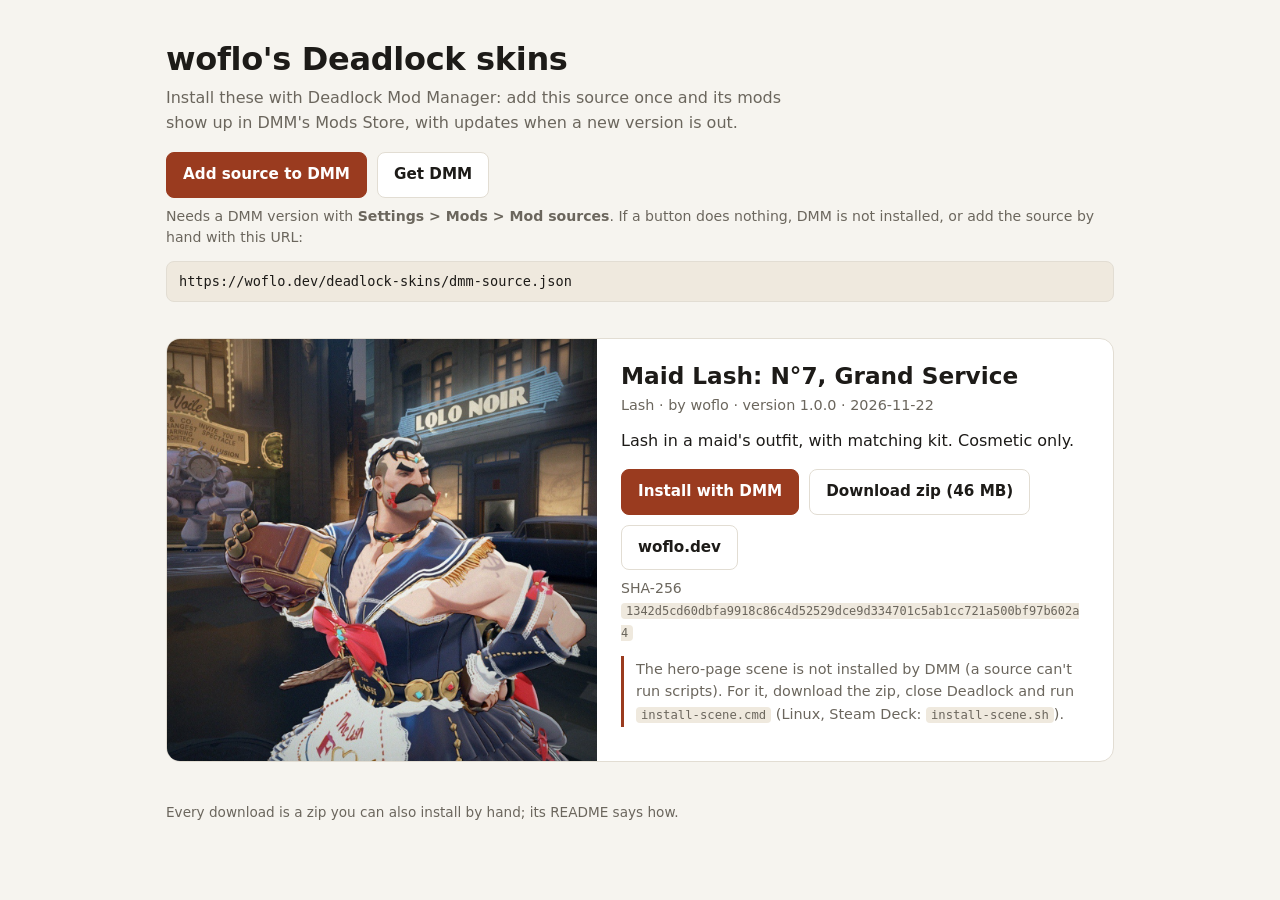
==== index.html @ 4e044cca "Maid Lash 1.0.0" ====
<!doctype html>
<html lang="en">
<head>
<meta charset="utf-8">
<meta name="viewport" content="width=device-width, initial-scale=1">
<title>woflo&#x27;s Deadlock skins</title>
<meta name="description" content="Install with Deadlock Mod Manager: add this source once, get updates in the Mods Store.">
<meta property="og:title" content="woflo&#x27;s Deadlock skins">
<meta property="og:image" content="https://woflo.dev/deadlock-skins/media/maid-lash/cover.jpg">

<style>
:root { --bg: #f6f4ef; --card: #ffffff; --ink: #1d1b18; --muted: #6b665d; --line: #e2ddd3; --accent: #9a3b1f;
  --accent-ink: #ffffff; --soft: #efe9de; color-scheme: light dark; }
@media (prefers-color-scheme: dark) { :root { --bg: #15140f; --card: #1f1d17; --ink: #ece7dc; --muted: #a29b8d;
  --line: #34312a; --accent: #e07a4f; --accent-ink: #15140f; --soft: #2a2720; } }
* { box-sizing: border-box; }
body { margin: 0; background: var(--bg); color: var(--ink); font: 16px/1.55 system-ui, -apple-system, "Segoe UI", Roboto, sans-serif; }
main { max-width: 980px; margin: 0 auto; padding: 40px 16px 64px; }
header { margin-bottom: 36px; }
h1 { font-size: 2rem; line-height: 1.2; margin: 0 0 8px; letter-spacing: -0.01em; }
h2 { font-size: 1.45rem; line-height: 1.25; margin: 0 0 4px; }
p { margin: 0 0 12px; }
a { color: var(--accent); }
.lede { color: var(--muted); max-width: 62ch; }
.row { display: flex; flex-wrap: wrap; gap: 10px; align-items: center; margin: 16px 0 8px; }
.btn { display: inline-block; padding: 10px 16px; border-radius: 8px; border: 1px solid var(--line); background: var(--card);
  color: var(--ink); text-decoration: none; font-weight: 600; font-size: 0.95rem; }
.btn:hover { border-color: var(--muted); }
.btn.primary { background: var(--accent); border-color: var(--accent); color: var(--accent-ink); }
.url { display: block; padding: 10px 12px; border-radius: 8px; background: var(--soft); border: 1px solid var(--line);
  font: 0.85rem/1.4 ui-monospace, "Cascadia Mono", Consolas, monospace; overflow-wrap: anywhere; user-select: all; }
.small { font-size: 0.88rem; color: var(--muted); }
.sum code { overflow-wrap: anywhere; }
.mod { display: grid; grid-template-columns: minmax(0, 5fr) minmax(0, 6fr); gap: 0; background: var(--card);
  border: 1px solid var(--line); border-radius: 14px; overflow: hidden; margin: 0 0 28px; }
.mod img { width: 100%; height: 100%; min-height: 260px; object-fit: cover; display: block; background: var(--soft); }
.body { padding: 22px 24px; }
.meta { color: var(--muted); font-size: 0.9rem; margin-bottom: 12px; }
ul { margin: 0 0 12px; padding-left: 20px; }
li { margin: 0 0 4px; }
.note { border-left: 3px solid var(--accent); padding: 2px 0 2px 12px; font-size: 0.9rem; color: var(--muted); }
code { font: 0.85em ui-monospace, "Cascadia Mono", Consolas, monospace; background: var(--soft); padding: 1px 5px; border-radius: 4px; }
footer { margin-top: 40px; font-size: 0.85rem; color: var(--muted); }
@media (max-width: 720px) { .mod { grid-template-columns: minmax(0, 1fr); } .mod img { min-height: 0; aspect-ratio: 16 / 10; } }
</style>
</head>
<body>
<main>
<header>
  <h1>woflo&#x27;s Deadlock skins</h1>
  <p class="lede">Install these with Deadlock Mod Manager: add this source once and its mods show up in DMM's
  Mods Store, with updates when a new version is out.</p>
  <div class="row">
    <a class="btn primary" href="deadlock-mod-manager://sources/add?url=https%3A%2F%2Fwoflo.dev%2Fdeadlock-skins%2Fdmm-source.json">Add source to DMM</a>
    <a class="btn" href="https://deadlockmods.app/download">Get DMM</a>
  </div>
  <p class="small">Needs a DMM version with <strong>Settings &gt; Mods &gt; Mod sources</strong>. If a button does
  nothing, DMM is not installed, or add the source by hand with this URL:</p>
  <code class="url">https://woflo.dev/deadlock-skins/dmm-source.json</code>
</header>

<article class="mod" id="maid-lash">
  <img src="media/maid-lash/cover.jpg" alt="Maid Lash: N°7, Grand Service" loading="lazy">
  <div class="body">
    <h2>Maid Lash: N°7, Grand Service</h2>
    <div class="meta">Lash &middot; by woflo &middot; version 1.0.0 &middot; 2026-11-22</div>
    <p>Lash in a maid&#x27;s outfit, with matching kit. Cosmetic only.</p>
    
    <div class="row">
      <a class="btn primary" href="deadlock-mod-manager://sources/install?url=https%3A%2F%2Fwoflo.dev%2Fdeadlock-skins%2Fdmm-source.json&amp;source=woflo-skins&amp;listing=maid-lash">Install with DMM</a>
      <a class="btn" href="files/MaidLash_N7-Grand-Service_1.0.0.zip" download>Download zip (46 MB)</a> <a class="btn" href="https://woflo.dev/deadlock-skins/">woflo.dev</a>
    </div>
    <p class="small sum">SHA-256 <code>1342d5cd60dbfa9918c86c4d52529dce9d334701c5ab1cc721a500bf97b602a4</code></p>
    <p class="note">The hero-page scene is not installed by DMM (a source can't run scripts). For it, download the zip, close Deadlock and run <code>install-scene.cmd</code> (Linux, Steam Deck: <code>install-scene.sh</code>).</p>
  </div>
</article>
<footer>Every download is a zip you can also install by hand; its README says how.</footer>
</main>
</body>
</html>
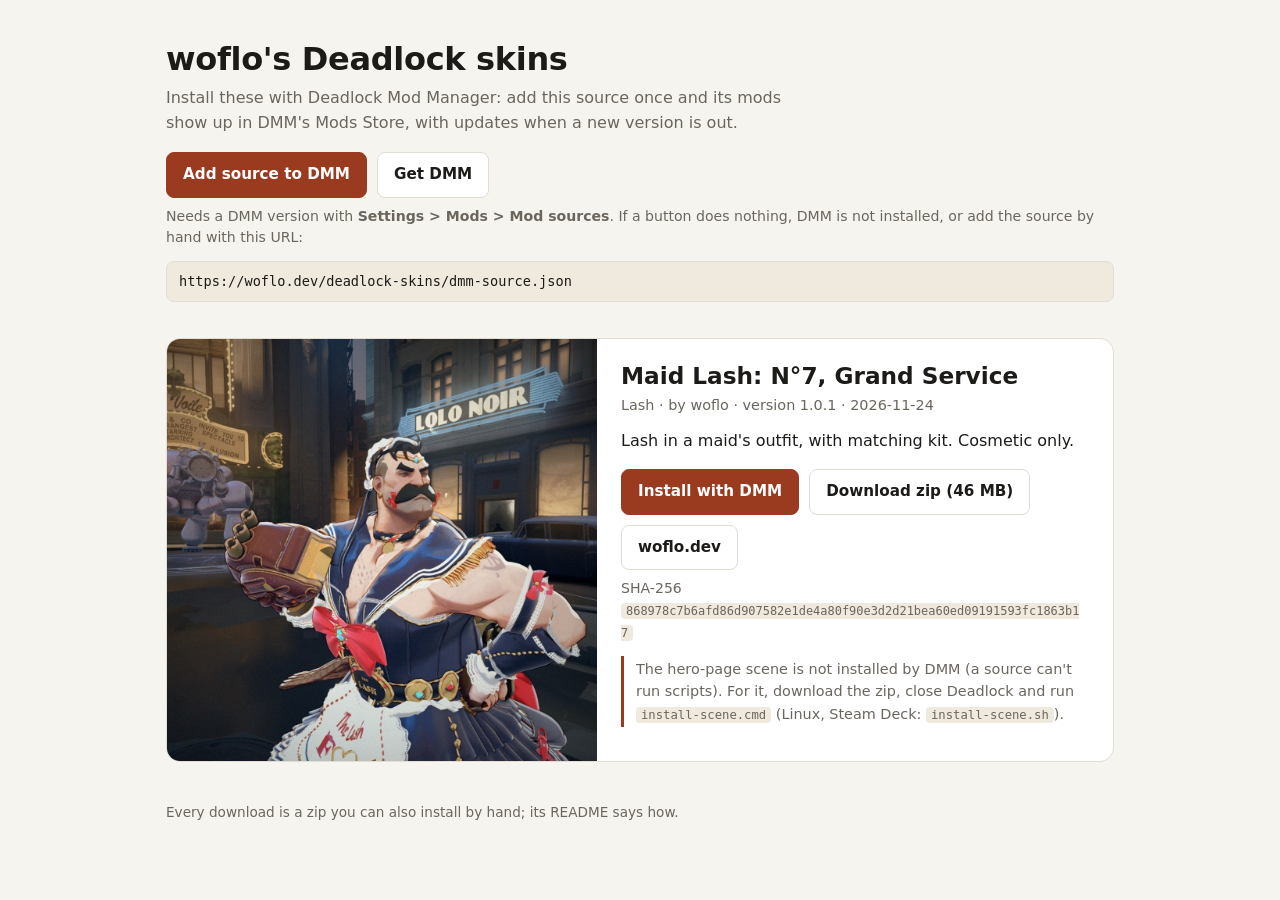
==== commit b3a9f77b: "Maid Lash 1.0.1" ====
--- a/index.html
+++ b/index.html
@@ -63,14 +63,14 @@
   <img src="media/maid-lash/cover.jpg" alt="Maid Lash: N°7, Grand Service" loading="lazy">
   <div class="body">
     <h2>Maid Lash: N°7, Grand Service</h2>
-    <div class="meta">Lash &middot; by woflo &middot; version 1.0.0 &middot; 2026-11-22</div>
+    <div class="meta">Lash &middot; by woflo &middot; version 1.0.1 &middot; 2026-11-24</div>
     <p>Lash in a maid&#x27;s outfit, with matching kit. Cosmetic only.</p>
     
     <div class="row">
       <a class="btn primary" href="deadlock-mod-manager://sources/install?url=https%3A%2F%2Fwoflo.dev%2Fdeadlock-skins%2Fdmm-source.json&amp;source=woflo-skins&amp;listing=maid-lash">Install with DMM</a>
-      <a class="btn" href="files/MaidLash_N7-Grand-Service_1.0.0.zip" download>Download zip (46 MB)</a> <a class="btn" href="https://woflo.dev/deadlock-skins/">woflo.dev</a>
+      <a class="btn" href="files/MaidLash_N7-Grand-Service_1.0.1.zip" download>Download zip (46 MB)</a> <a class="btn" href="https://woflo.dev/deadlock-skins/">woflo.dev</a>
     </div>
-    <p class="small sum">SHA-256 <code>1342d5cd60dbfa9918c86c4d52529dce9d334701c5ab1cc721a500bf97b602a4</code></p>
+    <p class="small sum">SHA-256 <code>868978c7b6afd86d907582e1de4a80f90e3d2d21bea60ed09191593fc1863b17</code></p>
     <p class="note">The hero-page scene is not installed by DMM (a source can't run scripts). For it, download the zip, close Deadlock and run <code>install-scene.cmd</code> (Linux, Steam Deck: <code>install-scene.sh</code>).</p>
   </div>
 </article>
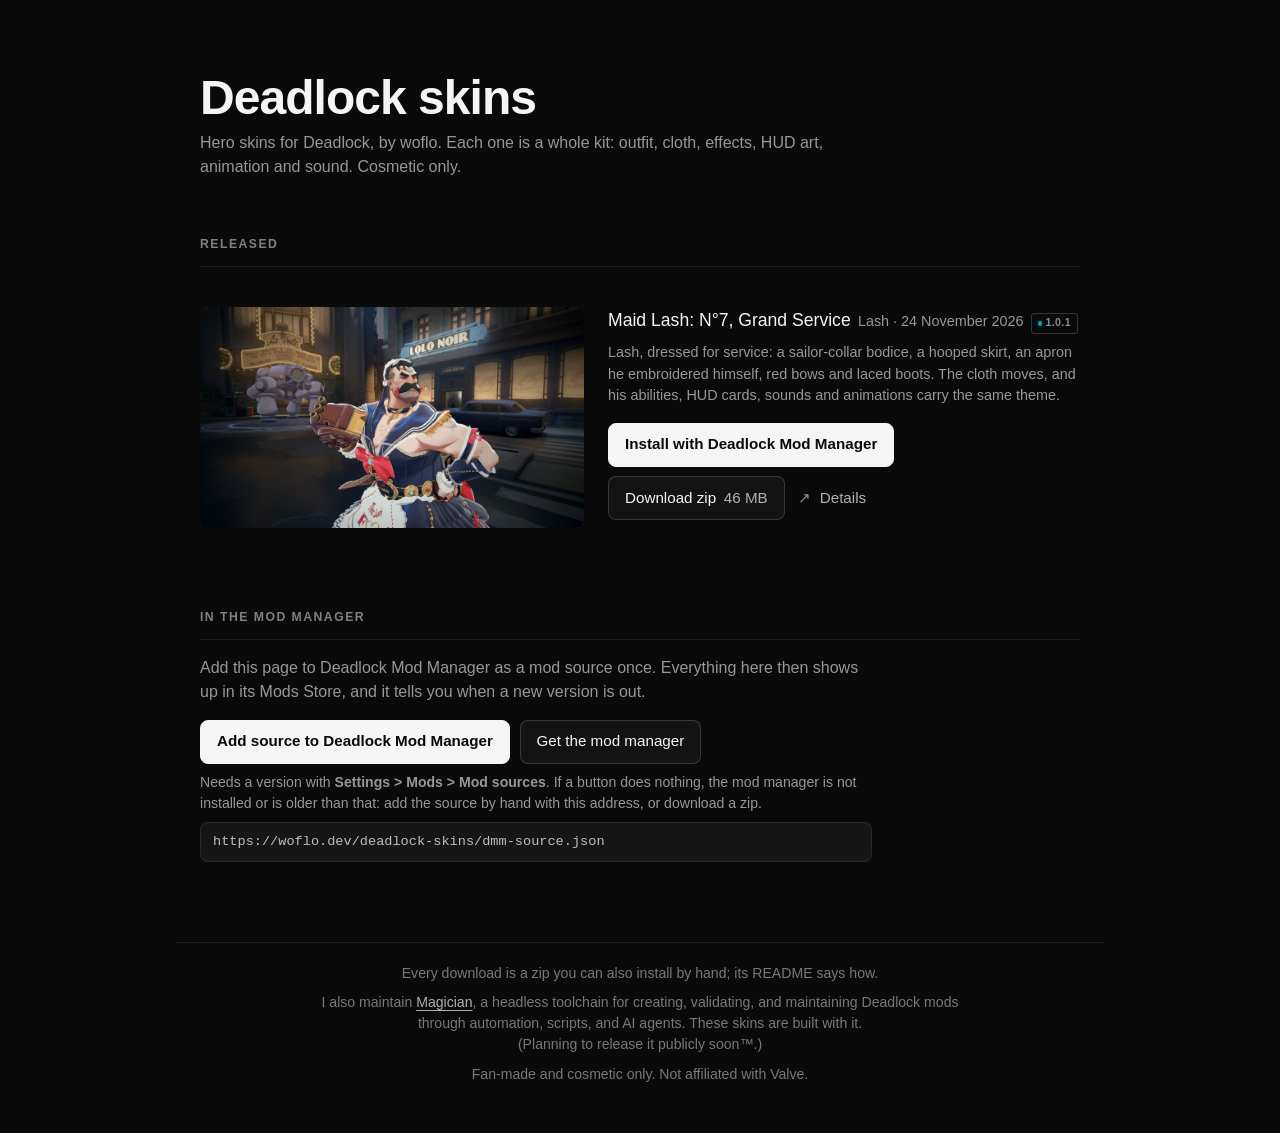
==== commit 2973db97: "Storefront: the site's look, a page per skin, a release feed" ====
--- a/index.html
+++ b/index.html
@@ -3,78 +3,224 @@
 <head>
 <meta charset="utf-8">
 <meta name="viewport" content="width=device-width, initial-scale=1">
-<title>woflo&#x27;s Deadlock skins</title>
-<meta name="description" content="Install with Deadlock Mod Manager: add this source once, get updates in the Mods Store.">
-<meta property="og:title" content="woflo&#x27;s Deadlock skins">
+<title>Deadlock skins</title>
+<meta name="description" content="Hero skins for Deadlock, by woflo. Each one is a whole kit: outfit, cloth, effects, HUD art, animation and sound. Cosmetic only.">
+<link rel="canonical" href="https://woflo.dev/deadlock-skins/">
+<meta property="og:title" content="Deadlock skins">
+<meta property="og:description" content="Hero skins for Deadlock, by woflo. Each one is a whole kit: outfit, cloth, effects, HUD art, animation and sound. Cosmetic only.">
+<meta property="og:url" content="https://woflo.dev/deadlock-skins/">
+<meta property="og:type" content="website">
 <meta property="og:image" content="https://woflo.dev/deadlock-skins/media/maid-lash/cover.jpg">
-
+<meta name="twitter:card" content="summary_large_image">
+<link rel="icon" href="media/icon.jpg">
+<link rel="alternate" type="application/atom+xml" title="Releases" href="feed.xml">
 <style>
-:root { --bg: #f6f4ef; --card: #ffffff; --ink: #1d1b18; --muted: #6b665d; --line: #e2ddd3; --accent: #9a3b1f;
-  --accent-ink: #ffffff; --soft: #efe9de; color-scheme: light dark; }
-@media (prefers-color-scheme: dark) { :root { --bg: #15140f; --card: #1f1d17; --ink: #ece7dc; --muted: #a29b8d;
+:root { --bg: #f6f4ef; --surface: #ffffff; --ink: #1d1b18; --muted: #6b665d; --line: #e2ddd3; --accent: #9a3b1f;
+  --accent-ink: #ffffff; --soft: #efe9de; --font: system-ui, -apple-system, "Segoe UI", Roboto, sans-serif;
+  --mono: ui-monospace, "Cascadia Mono", Consolas, monospace; --width: 58rem; --prose: 42rem; --radius: 8px;
+  color-scheme: light dark; }
+@media (prefers-color-scheme: dark) { :root { --bg: #15140f; --surface: #1f1d17; --ink: #ece7dc; --muted: #a29b8d;
   --line: #34312a; --accent: #e07a4f; --accent-ink: #15140f; --soft: #2a2720; } }
 * { box-sizing: border-box; }
-body { margin: 0; background: var(--bg); color: var(--ink); font: 16px/1.55 system-ui, -apple-system, "Segoe UI", Roboto, sans-serif; }
-main { max-width: 980px; margin: 0 auto; padding: 40px 16px 64px; }
-header { margin-bottom: 36px; }
-h1 { font-size: 2rem; line-height: 1.2; margin: 0 0 8px; letter-spacing: -0.01em; }
-h2 { font-size: 1.45rem; line-height: 1.25; margin: 0 0 4px; }
-p { margin: 0 0 12px; }
-a { color: var(--accent); }
-.lede { color: var(--muted); max-width: 62ch; }
-.row { display: flex; flex-wrap: wrap; gap: 10px; align-items: center; margin: 16px 0 8px; }
-.btn { display: inline-block; padding: 10px 16px; border-radius: 8px; border: 1px solid var(--line); background: var(--card);
-  color: var(--ink); text-decoration: none; font-weight: 600; font-size: 0.95rem; }
+html { -webkit-text-size-adjust: 100%; }
+body { margin: 0; background: var(--bg); color: var(--ink); font: 16px/1.55 var(--font); }
+img { max-width: 100%; height: auto; display: block; }
+a { color: inherit; text-underline-offset: 0.2em; }
+a:focus-visible, summary:focus-visible { outline: 2px solid var(--accent); outline-offset: 3px; }
+.wrap { width: 100%; max-width: var(--width); margin-inline: auto; padding-inline: clamp(1rem, 4vw, 1.5rem); }
+main { padding-block: 2.5rem 4rem; }
+.crumb { font-size: 0.9rem; color: var(--muted); margin: 0 0 1.25rem; }
+.crumb a { text-decoration: none; }
+.crumb a:hover { text-decoration: underline; }
+.page-title { font-size: clamp(2rem, 1.5rem + 2vw, 3rem); line-height: 1.15; letter-spacing: -0.02em; margin: 0 0 0.35rem;
+  text-wrap: balance; }
+.tagline { font-size: 1.15rem; font-style: italic; margin: 0 0 0.5rem; }
+.lede { color: var(--muted); max-width: var(--prose); margin: 0 0 0.5rem; }
+.meta { color: var(--muted); font-size: 0.9rem; font-variant-numeric: tabular-nums; margin: 0; }
+.sec { margin-top: 3rem; }
+.sec-head { margin-bottom: 1rem; padding-bottom: 0.75rem; border-bottom: 1px solid var(--line); }
+.sec-title { font-size: 0.78rem; font-weight: 600; letter-spacing: 0.12em; text-transform: uppercase; color: var(--muted); margin: 0; }
+.card { display: flex; flex-wrap: wrap; gap: 1.5rem; padding-block: 1.5rem; }
+.card + .card { border-top: 1px solid var(--line); }
+.card-shot { flex: 0 1 24rem; min-width: min(100%, 16rem); border-radius: var(--radius); overflow: hidden; background: var(--soft);
+  aspect-ratio: 16 / 9; }
+.card-shot img { width: 100%; height: 100%; object-fit: cover; object-position: 50% 20%; }
+.card-body { flex: 1 1 18rem; min-width: 0; }
+.card-line { margin: 0 0 0.5rem; display: flex; flex-wrap: wrap; align-items: baseline; gap: 0.15rem 0.45rem; }
+.card-title { font-weight: 600; font-size: 1.15rem; text-decoration: none; }
+a.card-title:hover { text-decoration: underline; }
+.card-text { color: var(--muted); margin: 0 0 1rem; max-width: 60ch; }
+.pill { display: inline-flex; align-items: center; gap: 0.35em; padding: 0.1em 0.55em; border: 1px solid var(--line);
+  border-radius: calc(var(--radius) * 0.5); font-size: 0.72rem; font-weight: 600; letter-spacing: 0.04em; color: var(--muted);
+  white-space: nowrap; }
+.actions { display: flex; flex-wrap: wrap; gap: 0.6rem; align-items: center; margin: 1rem 0 0.5rem; }
+.btn { display: inline-flex; align-items: center; gap: 0.5em; min-height: 2.75rem; padding: 0.55rem 1rem; border-radius: var(--radius);
+  border: 1px solid var(--line); background: var(--surface); color: var(--ink); text-decoration: none; font-weight: 600;
+  font-size: 0.95rem; }
 .btn:hover { border-color: var(--muted); }
 .btn.primary { background: var(--accent); border-color: var(--accent); color: var(--accent-ink); }
-.url { display: block; padding: 10px 12px; border-radius: 8px; background: var(--soft); border: 1px solid var(--line);
-  font: 0.85rem/1.4 ui-monospace, "Cascadia Mono", Consolas, monospace; overflow-wrap: anywhere; user-select: all; }
-.small { font-size: 0.88rem; color: var(--muted); }
-.sum code { overflow-wrap: anywhere; }
-.mod { display: grid; grid-template-columns: minmax(0, 5fr) minmax(0, 6fr); gap: 0; background: var(--card);
-  border: 1px solid var(--line); border-radius: 14px; overflow: hidden; margin: 0 0 28px; }
-.mod img { width: 100%; height: 100%; min-height: 260px; object-fit: cover; display: block; background: var(--soft); }
-.body { padding: 22px 24px; }
-.meta { color: var(--muted); font-size: 0.9rem; margin-bottom: 12px; }
-ul { margin: 0 0 12px; padding-left: 20px; }
-li { margin: 0 0 4px; }
-.note { border-left: 3px solid var(--accent); padding: 2px 0 2px 12px; font-size: 0.9rem; color: var(--muted); }
-code { font: 0.85em ui-monospace, "Cascadia Mono", Consolas, monospace; background: var(--soft); padding: 1px 5px; border-radius: 4px; }
-footer { margin-top: 40px; font-size: 0.85rem; color: var(--muted); }
-@media (max-width: 720px) { .mod { grid-template-columns: minmax(0, 1fr); } .mod img { min-height: 0; aspect-ratio: 16 / 10; } }
-</style>
+.btn .dim { font-weight: 400; opacity: 0.7; }
+.more { font-size: 0.95rem; padding: 0.55rem 0.25rem; }
+.small { font-size: 0.88rem; color: var(--muted); margin: 0.5rem 0; max-width: var(--prose); }
+.url { display: block; padding: 0.6rem 0.75rem; border-radius: var(--radius); background: var(--soft); border: 1px solid var(--line);
+  font: 0.85rem/1.4 var(--mono); overflow-wrap: anywhere; user-select: all; max-width: var(--prose); }
+code { font: 0.85em var(--mono); background: var(--soft); padding: 1px 5px; border-radius: 4px; overflow-wrap: anywhere; }
+.gallery { margin: 1.5rem 0 0; }
+.shot { display: block; border-radius: var(--radius); overflow: hidden; background: var(--soft); }
+.shot img { width: 100%; max-height: 78vh; object-fit: contain; }
+.thumbs { display: flex; gap: 0.5rem; margin-top: 0.5rem; overflow-x: auto; padding-bottom: 0.25rem; }
+.thumbs a { flex: 0 0 auto; width: 6.5rem; aspect-ratio: 16 / 10; border-radius: calc(var(--radius) * 0.75); overflow: hidden;
+  border: 1px solid var(--line); opacity: 0.6; }
+.thumbs a:hover, .thumbs a[aria-current="true"] { opacity: 1; border-color: var(--muted); }
+.thumbs img { width: 100%; height: 100%; object-fit: cover; object-position: 50% 20%; }
+.prose { max-width: var(--prose); margin-top: 2.5rem; }
+.prose h2 { font-size: 1.3rem; margin: 2.2rem 0 0.6rem; }
+.prose h3 { font-size: 1.05rem; margin: 2rem 0 0.6rem; }
+.prose h4 { font-size: 1.1rem; font-weight: 500; margin: 0 0 1rem; }
+.prose p { margin: 0 0 1rem; }
+.prose ul, .prose ol { margin: 0 0 1rem; padding-left: 1.3rem; }
+.prose li { margin: 0 0 0.45rem; }
+.prose blockquote { margin: 0 0 1rem; padding: 0.1rem 0 0.1rem 1rem; border-left: 2px solid var(--line); color: var(--muted); }
+.prose blockquote p { margin: 0; }
+.prose hr { border: 0; border-top: 1px solid var(--line); margin: 2rem 0; }
+.prose a { text-decoration: underline; }
+.releases { list-style: none; margin: 0; padding: 0; max-width: var(--prose); }
+.releases > li { padding: 1rem 0; }
+.releases > li + li { border-top: 1px solid var(--line); }
+.rel-head { margin: 0 0 0.4rem; display: flex; flex-wrap: wrap; gap: 0.15rem 0.6rem; align-items: baseline; }
+.rel-head strong { font-size: 1.05rem; }
+.releases ul { margin: 0; padding-left: 1.2rem; color: var(--muted); }
+.releases li li { margin: 0 0 0.25rem; }
+.facts { display: grid; grid-template-columns: max-content minmax(0, 1fr); gap: 0.4rem 1.25rem; margin: 0; max-width: var(--prose);
+  font-size: 0.92rem; }
+.facts dt { color: var(--muted); }
+.facts dd { margin: 0; overflow-wrap: anywhere; }
+.foot { margin-top: 1rem; padding-block: 1.5rem 3rem; font-size: 0.88rem; color: var(--muted); border-top: 1px solid var(--line); }
+.foot p { margin: 0 0 0.5rem; max-width: var(--prose); }
+@media (prefers-reduced-motion: reduce) { * { transition: none !important; animation: none !important; } }
+/* woflo.dev: the storefront wears the main site's tokens (src/styles/global.css there). Dark only, like the site. */
+@font-face { font-family: "Inter"; src: url("/fonts/InterVariable.woff2") format("woff2"); font-weight: 100 700; font-display: swap; }
+:root { color-scheme: dark; --bg: #0A0A0A; --surface: rgb(245 245 245 / 0.04); --ink: #F5F5F5; --ink-rgb: 245 245 245;
+  --muted: rgb(245 245 245 / 0.6); --line: rgb(245 245 245 / 0.08); --edge: rgb(245 245 245 / 0.16); --accent: #F5F5F5;
+  --accent-ink: #0A0A0A; --soft: #131313; --radius: 0.5rem; --cyan: 0 255 255; --red: 255 0 0;
+  --font: "Inter", "Trebuchet MS", "Lucida Grande", "Lucida Sans Unicode", "Lucida Sans", Tahoma, sans-serif;
+  --mono: "Cascadia Code", "Fira Code", "JetBrains Mono", ui-monospace, "SF Mono", Menlo, monospace;
+  --fringe: -1px 0 0 rgb(var(--cyan) / 0.5), 1px 0 0 rgb(var(--red) / 0.5);
+  --fringe-lg: -2px 0 0 rgb(var(--cyan) / 0.7), 2px 0 0 rgb(var(--red) / 0.7);
+  --t: 180ms ease-out; }
+body { line-height: 1.5; -webkit-font-smoothing: antialiased; font-optical-sizing: auto; }
+::selection { background: rgb(var(--cyan) / 0.18); }
+a:focus-visible, summary:focus-visible { outline: 2px solid rgb(var(--cyan) / 0.55); outline-offset: 3px; border-radius: 2px; }
+
+main { padding-block: clamp(2.5rem, 2rem + 3vw, 4.5rem) 4rem; }
+.page-title { font-weight: 700; }
+.tagline { color: rgb(var(--ink-rgb) / 0.85); }
+.crumb a { opacity: 0.7; transition: opacity var(--t); }
+.crumb a:hover { opacity: 1; text-decoration: none; }
+.sec { margin-top: clamp(2rem, 1.5rem + 2.5vw, 3.5rem); }
+.sec-title { font-size: 0.765rem; color: rgb(var(--ink-rgb) / 0.5); }
+
+.card { padding-block: clamp(1rem, 0.8rem + 1vw, 1.5rem); animation: fadeUp 300ms cubic-bezier(0.22, 0.61, 0.36, 1) backwards; }
+.card:nth-of-type(2) { animation-delay: 50ms; } .card:nth-of-type(3) { animation-delay: 100ms; } .card:nth-of-type(4) { animation-delay: 150ms; }
+@keyframes fadeUp { from { opacity: 0; } to { opacity: 1; } }
+.card-shot { background: #262626; }
+.card-shot img { transition: transform var(--t); }
+a.card-shot:hover img, .card:has(a.card-title:hover) .card-shot img { transform: scale(1.02); }
+.card-title { font-weight: 500; font-size: 1.1rem; transition: text-shadow var(--t); }
+a.card-title:hover { text-decoration: none; text-shadow: var(--fringe); }
+.card-text { font-size: clamp(0.8rem, 0.75rem + 0.25vw, 0.9rem); line-height: 1.5; }
+.pill { border-color: rgb(var(--ink-rgb) / 0.18); border-radius: 0.1875rem; color: rgb(var(--ink-rgb) / 0.55); text-transform: lowercase;
+  user-select: none; font-size: 0.66rem; padding: 0.15em 0.55em; }
+.card:not(.soon) .pill::before { content: ""; width: 0.4em; height: 0.4em; border-radius: 50%; background: rgb(var(--cyan) / 0.65);
+  box-shadow: 0 0 0.3em rgb(var(--cyan) / 0.18); }
+.soon .card-shot { display: grid; place-items: center; }
+.soon .card-shot:empty::after { content: "?"; font-size: 3rem; font-weight: 700; color: rgb(var(--ink-rgb) / 0.12); }
+.soon .card-shot img { filter: brightness(0.75); }
+
+.btn { border-color: var(--edge); font-weight: 500; transition: border-color var(--t), box-shadow var(--t), background-color var(--t), transform 100ms ease-out; }
+.btn:hover { border-color: rgb(var(--ink-rgb) / 0.4); background: rgb(var(--ink-rgb) / 0.07); box-shadow: var(--fringe); }
+.btn.primary { font-weight: 600; }
+.btn.primary:hover { background: #FFFFFF; border-color: #FFFFFF; box-shadow: var(--fringe-lg); }
+.btn:active { transform: scale(0.97); box-shadow: none; }
+.more { text-decoration: none; opacity: 0.7; transition: opacity var(--t); }
+.more::before { content: "\2197\00a0\00a0"; opacity: 0.8; }
+.more:hover { opacity: 1; }
+.url, code { background: rgb(var(--ink-rgb) / 0.05); }
+.url { border-color: var(--line); color: rgb(var(--ink-rgb) / 0.75); }
+
+.shot { background: #0F0F0F; border: 1px solid var(--line); }
+.thumbs a { border-color: var(--line); transition: opacity var(--t), border-color var(--t); }
+.thumbs a:hover, .thumbs a[aria-current="true"] { border-color: rgb(var(--ink-rgb) / 0.4); }
+.thumbs { scrollbar-width: thin; scrollbar-color: rgb(var(--ink-rgb) / 0.25) transparent; }
+
+.prose { color: rgb(var(--ink-rgb) / 0.85); line-height: 1.7; }
+.prose h2, .prose h3, .prose strong { color: var(--ink); }
+.prose h2 { font-size: 1.25rem; letter-spacing: -0.01em; }
+.prose h3 { font-size: 0.765rem; font-weight: 600; letter-spacing: 0.12em; text-transform: uppercase; color: rgb(var(--ink-rgb) / 0.5); margin-top: 0; }
+.prose h4 { font-size: 1.2rem; color: var(--ink); }
+.prose blockquote { border-left: 1px solid rgb(var(--ink-rgb) / 0.25); color: rgb(var(--ink-rgb) / 0.7); }
+.prose a { text-decoration-color: rgb(var(--ink-rgb) / 0.35); transition: text-decoration-color var(--t); }
+.prose a:hover { text-decoration-color: var(--ink); }
+.prose s { opacity: 0.55; }
+.releases ul { color: rgb(var(--ink-rgb) / 0.7); }
+.rel-head a { text-decoration-color: rgb(var(--ink-rgb) / 0.3); }
+.rel-head a:hover { color: var(--ink); }
+
+.foot { text-align: center; color: rgb(var(--ink-rgb) / 0.47); padding-block: 1.25rem 2.5rem; }
+.foot p { margin-inline: auto; }
+.foot a { color: rgb(var(--ink-rgb) / 0.7); transition: color var(--t); }
+.foot a:hover { color: var(--ink); }
+.foot .aside { white-space: nowrap; }
+@media (max-width: 30rem) { .btn { flex: 1 1 100%; justify-content: center; } }</style>
 </head>
 <body>
-<main>
-<header>
-  <h1>woflo&#x27;s Deadlock skins</h1>
-  <p class="lede">Install these with Deadlock Mod Manager: add this source once and its mods show up in DMM's
-  Mods Store, with updates when a new version is out.</p>
-  <div class="row">
-    <a class="btn primary" href="deadlock-mod-manager://sources/add?url=https%3A%2F%2Fwoflo.dev%2Fdeadlock-skins%2Fdmm-source.json">Add source to DMM</a>
-    <a class="btn" href="https://deadlockmods.app/download">Get DMM</a>
-  </div>
-  <p class="small">Needs a DMM version with <strong>Settings &gt; Mods &gt; Mod sources</strong>. If a button does
-  nothing, DMM is not installed, or add the source by hand with this URL:</p>
-  <code class="url">https://woflo.dev/deadlock-skins/dmm-source.json</code>
+
+<main class="wrap">
+<header class="top">
+  <h1 class="page-title">Deadlock skins</h1>
+  <p class="lede">Hero skins for Deadlock, by woflo. Each one is a whole kit: outfit, cloth, effects, HUD art, animation and sound. Cosmetic only.</p>
 </header>
-
-<article class="mod" id="maid-lash">
-  <img src="media/maid-lash/cover.jpg" alt="Maid Lash: N°7, Grand Service" loading="lazy">
-  <div class="body">
-    <h2>Maid Lash: N°7, Grand Service</h2>
-    <div class="meta">Lash &middot; by woflo &middot; version 1.0.1 &middot; 2026-11-24</div>
-    <p>Lash in a maid&#x27;s outfit, with matching kit. Cosmetic only.</p>
-    
-    <div class="row">
-      <a class="btn primary" href="deadlock-mod-manager://sources/install?url=https%3A%2F%2Fwoflo.dev%2Fdeadlock-skins%2Fdmm-source.json&amp;source=woflo-skins&amp;listing=maid-lash">Install with DMM</a>
-      <a class="btn" href="files/MaidLash_N7-Grand-Service_1.0.1.zip" download>Download zip (46 MB)</a> <a class="btn" href="https://woflo.dev/deadlock-skins/">woflo.dev</a>
-    </div>
-    <p class="small sum">SHA-256 <code>868978c7b6afd86d907582e1de4a80f90e3d2d21bea60ed09191593fc1863b17</code></p>
-    <p class="note">The hero-page scene is not installed by DMM (a source can't run scripts). For it, download the zip, close Deadlock and run <code>install-scene.cmd</code> (Linux, Steam Deck: <code>install-scene.sh</code>).</p>
+<section class="sec" aria-labelledby="released">
+  <div class="sec-head"><h2 class="sec-title" id="released">Released</h2></div>
+<article class="card" id="maid-lash">
+  <a class="card-shot" href="maid-lash/" tabindex="-1" aria-hidden="true"><img src="media/maid-lash/cover.jpg" alt="" loading="lazy"></a>
+  <div class="card-body">
+    <p class="card-line"><a class="card-title" href="maid-lash/">Maid Lash: N°7, Grand Service</a>
+      <span class="meta">Lash &middot; 24 November 2026</span> <span class="pill">1.0.1</span></p>
+    <p class="card-text">Lash, dressed for service: a sailor-collar bodice, a hooped skirt, an apron he embroidered himself, red bows and laced boots. The cloth moves, and his abilities, HUD cards, sounds and animations carry the same theme.</p>
+    <p class="actions"><a class="btn primary" href="deadlock-mod-manager://sources/install?url=https%3A%2F%2Fwoflo.dev%2Fdeadlock-skins%2Fdmm-source.json&amp;source=woflo-skins&amp;listing=maid-lash">Install with Deadlock Mod Manager</a><a class="btn" href="files/MaidLash_N7-Grand-Service_1.0.1.zip" download>Download zip <span class="dim">46 MB</span></a><a class="more" href="maid-lash/">Details</a></p>
   </div>
 </article>
-<footer>Every download is a zip you can also install by hand; its README says how.</footer>
+</section>
+
+<section class="sec" aria-labelledby="install" id="source">
+  <div class="sec-head"><h2 class="sec-title" id="install">In the mod manager</h2></div>
+  <p class="lede">Add this page to Deadlock Mod Manager as a mod source once. Everything here then shows up in its Mods
+  Store, and it tells you when a new version is out.</p>
+  <p class="actions"><a class="btn primary" href="deadlock-mod-manager://sources/add?url=https%3A%2F%2Fwoflo.dev%2Fdeadlock-skins%2Fdmm-source.json">Add source to Deadlock Mod Manager</a>
+    <a class="btn" href="https://deadlockmods.app/download">Get the mod manager</a></p>
+  <p class="small">Needs a version with <strong>Settings &gt; Mods &gt; Mod sources</strong>. If a button does nothing,
+  the mod manager is not installed or is older than that: add the source by hand with this address, or download a zip.</p>
+  <code class="url">https://woflo.dev/deadlock-skins/dmm-source.json</code>
+</section>
 </main>
+<footer class="foot wrap">
+<p>Every download is a zip you can also install by hand; its README says how.</p>
+<p>I also maintain <a href="https://github.com/worflor/magician">Magician</a>, a headless toolchain for creating, validating, and maintaining Deadlock mods through automation, scripts, and AI agents. These skins are built with it. <span class="aside">(Planning to release it publicly soon&trade;.)</span></p>
+<p>Fan-made and cosmetic only. Not affiliated with Valve.</p>
+</footer>
+<script>
+document.querySelectorAll('.gallery').forEach(function (g) {
+  var shot = g.querySelector('.shot'), img = shot && shot.querySelector('img');
+  if (!img) return;
+  g.querySelectorAll('.thumbs a').forEach(function (a) {
+    a.addEventListener('click', function (ev) {
+      ev.preventDefault();
+      img.src = a.href; img.alt = a.querySelector('img').alt; shot.href = a.href;
+      g.querySelectorAll('.thumbs a').forEach(function (b) { b.setAttribute('aria-current', b === a ? 'true' : 'false'); });
+    });
+  });
+});
+</script>
 </body>
 </html>
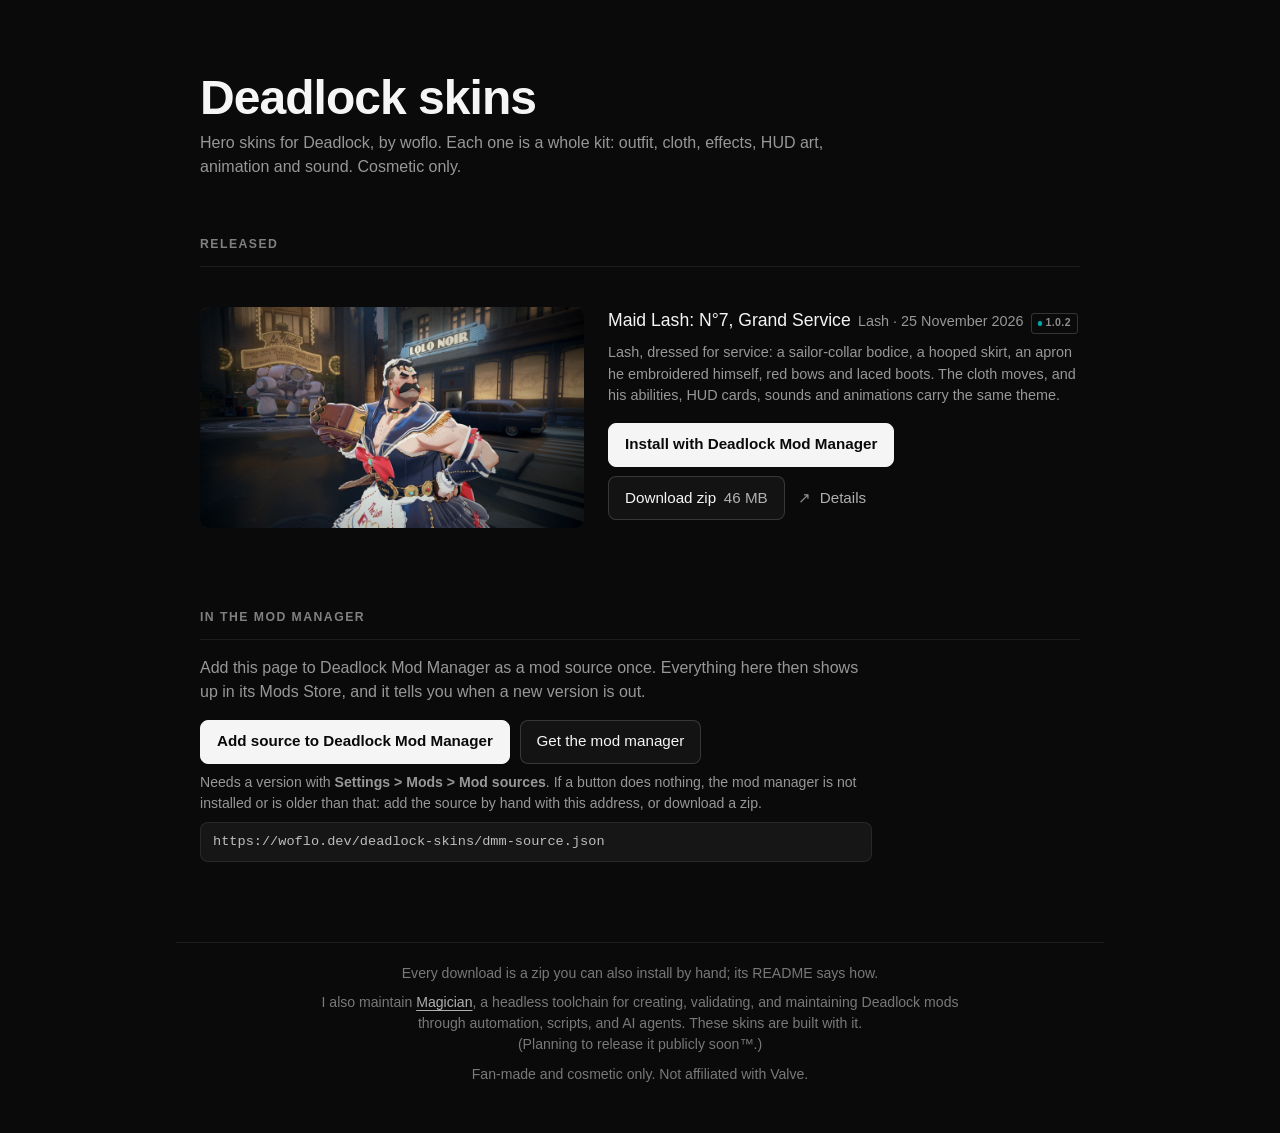
==== commit e0113804: "Maid Lash 1.0.2" ====
--- a/index.html
+++ b/index.html
@@ -186,9 +186,9 @@
   <a class="card-shot" href="maid-lash/" tabindex="-1" aria-hidden="true"><img src="media/maid-lash/cover.jpg" alt="" loading="lazy"></a>
   <div class="card-body">
     <p class="card-line"><a class="card-title" href="maid-lash/">Maid Lash: N°7, Grand Service</a>
-      <span class="meta">Lash &middot; 24 November 2026</span> <span class="pill">1.0.1</span></p>
+      <span class="meta">Lash &middot; 25 November 2026</span> <span class="pill">1.0.2</span></p>
     <p class="card-text">Lash, dressed for service: a sailor-collar bodice, a hooped skirt, an apron he embroidered himself, red bows and laced boots. The cloth moves, and his abilities, HUD cards, sounds and animations carry the same theme.</p>
-    <p class="actions"><a class="btn primary" href="deadlock-mod-manager://sources/install?url=https%3A%2F%2Fwoflo.dev%2Fdeadlock-skins%2Fdmm-source.json&amp;source=woflo-skins&amp;listing=maid-lash">Install with Deadlock Mod Manager</a><a class="btn" href="files/MaidLash_N7-Grand-Service_1.0.1.zip" download>Download zip <span class="dim">46 MB</span></a><a class="more" href="maid-lash/">Details</a></p>
+    <p class="actions"><a class="btn primary" href="deadlock-mod-manager://sources/install?url=https%3A%2F%2Fwoflo.dev%2Fdeadlock-skins%2Fdmm-source.json&amp;source=woflo-skins&amp;listing=maid-lash">Install with Deadlock Mod Manager</a><a class="btn" href="files/MaidLash_N7-Grand-Service_1.0.2.zip" download>Download zip <span class="dim">46 MB</span></a><a class="more" href="maid-lash/">Details</a></p>
   </div>
 </article>
 </section>
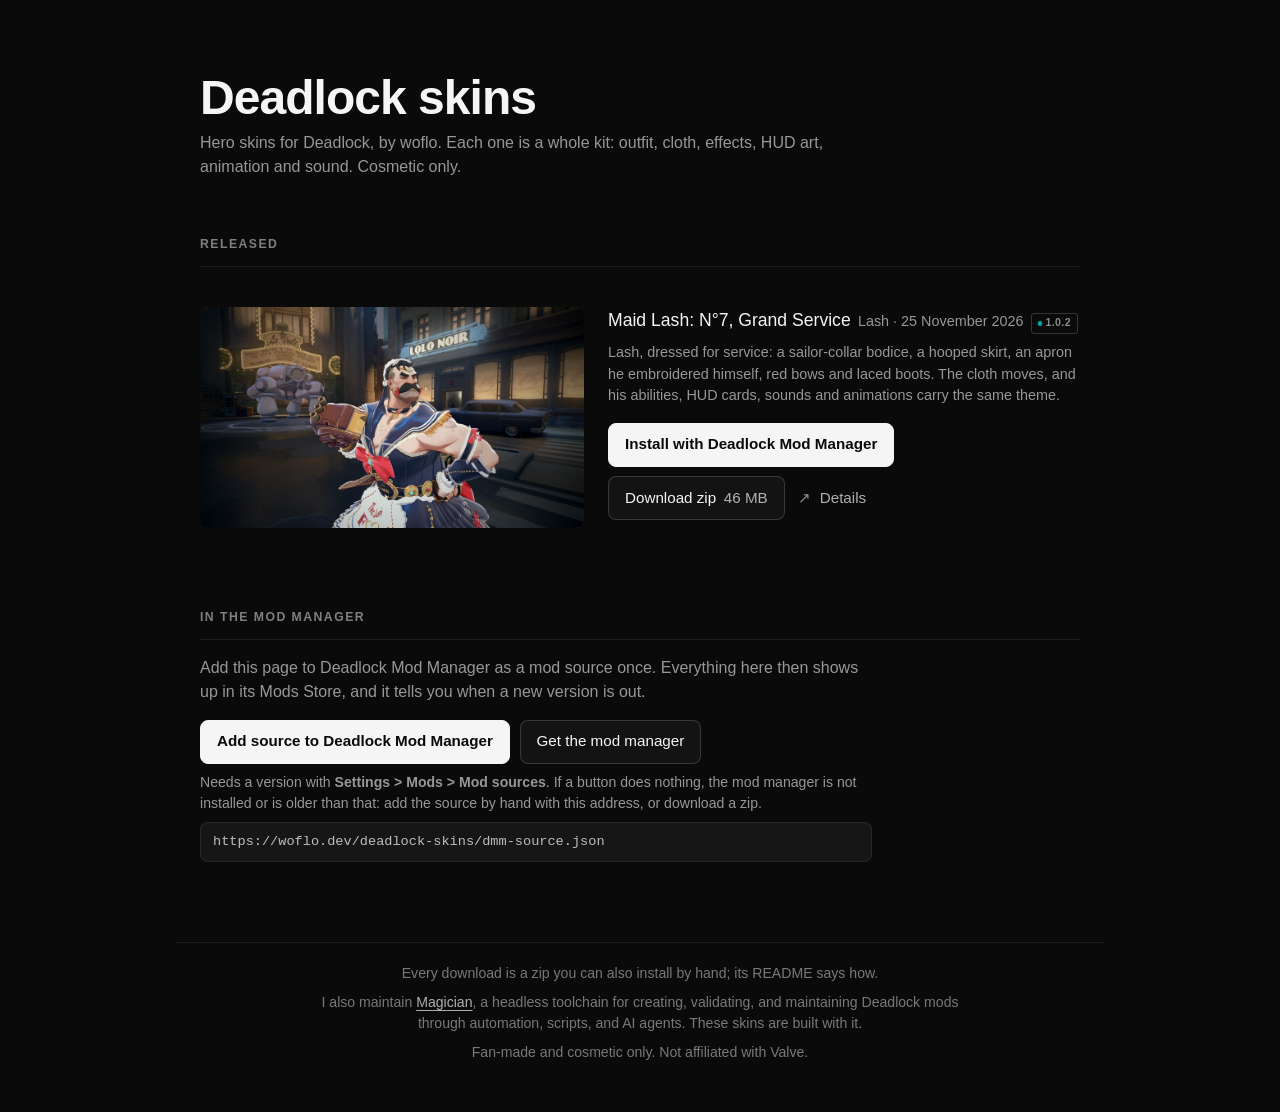
==== commit b12d464f: "Magician is public" ====
--- a/index.html
+++ b/index.html
@@ -11,9 +11,35 @@
 <meta property="og:url" content="https://woflo.dev/deadlock-skins/">
 <meta property="og:type" content="website">
 <meta property="og:image" content="https://woflo.dev/deadlock-skins/media/maid-lash/cover.jpg">
+<meta property="og:image:width" content="1920">
+<meta property="og:image:height" content="1080">
 <meta name="twitter:card" content="summary_large_image">
 <link rel="icon" href="media/icon.jpg">
 <link rel="alternate" type="application/atom+xml" title="Releases" href="feed.xml">
+<link rel="alternate" type="application/json" title="Deadlock Mod Manager catalog" href="catalog.json">
+<script type="application/ld+json">
+{
+ "@context": "https://schema.org",
+ "@type": "CollectionPage",
+ "@id": "https://woflo.dev/deadlock-skins/",
+ "url": "https://woflo.dev/deadlock-skins/",
+ "name": "Deadlock skins",
+ "description": "Hero skins for Deadlock, by woflo. Each one is a whole kit: outfit, cloth, effects, HUD art, animation and sound. Cosmetic only.",
+ "inLanguage": "en",
+ "mainEntity": {
+  "@type": "ItemList",
+  "numberOfItems": 1,
+  "itemListElement": [
+   {
+    "@type": "ListItem",
+    "position": 1,
+    "url": "https://woflo.dev/deadlock-skins/maid-lash/",
+    "name": "Maid Lash: N°7, Grand Service"
+   }
+  ]
+ }
+}
+</script>
 <style>
 :root { --bg: #f6f4ef; --surface: #ffffff; --ink: #1d1b18; --muted: #6b665d; --line: #e2ddd3; --accent: #9a3b1f;
   --accent-ink: #ffffff; --soft: #efe9de; --font: system-ui, -apple-system, "Segoe UI", Roboto, sans-serif;
@@ -206,7 +232,7 @@
 </main>
 <footer class="foot wrap">
 <p>Every download is a zip you can also install by hand; its README says how.</p>
-<p>I also maintain <a href="https://github.com/worflor/magician">Magician</a>, a headless toolchain for creating, validating, and maintaining Deadlock mods through automation, scripts, and AI agents. These skins are built with it. <span class="aside">(Planning to release it publicly soon&trade;.)</span></p>
+<p>I also maintain <a href="https://github.com/worflor/magician">Magician</a>, a headless toolchain for creating, validating, and maintaining Deadlock mods through automation, scripts, and AI agents. These skins are built with it.</p>
 <p>Fan-made and cosmetic only. Not affiliated with Valve.</p>
 </footer>
 <script>
